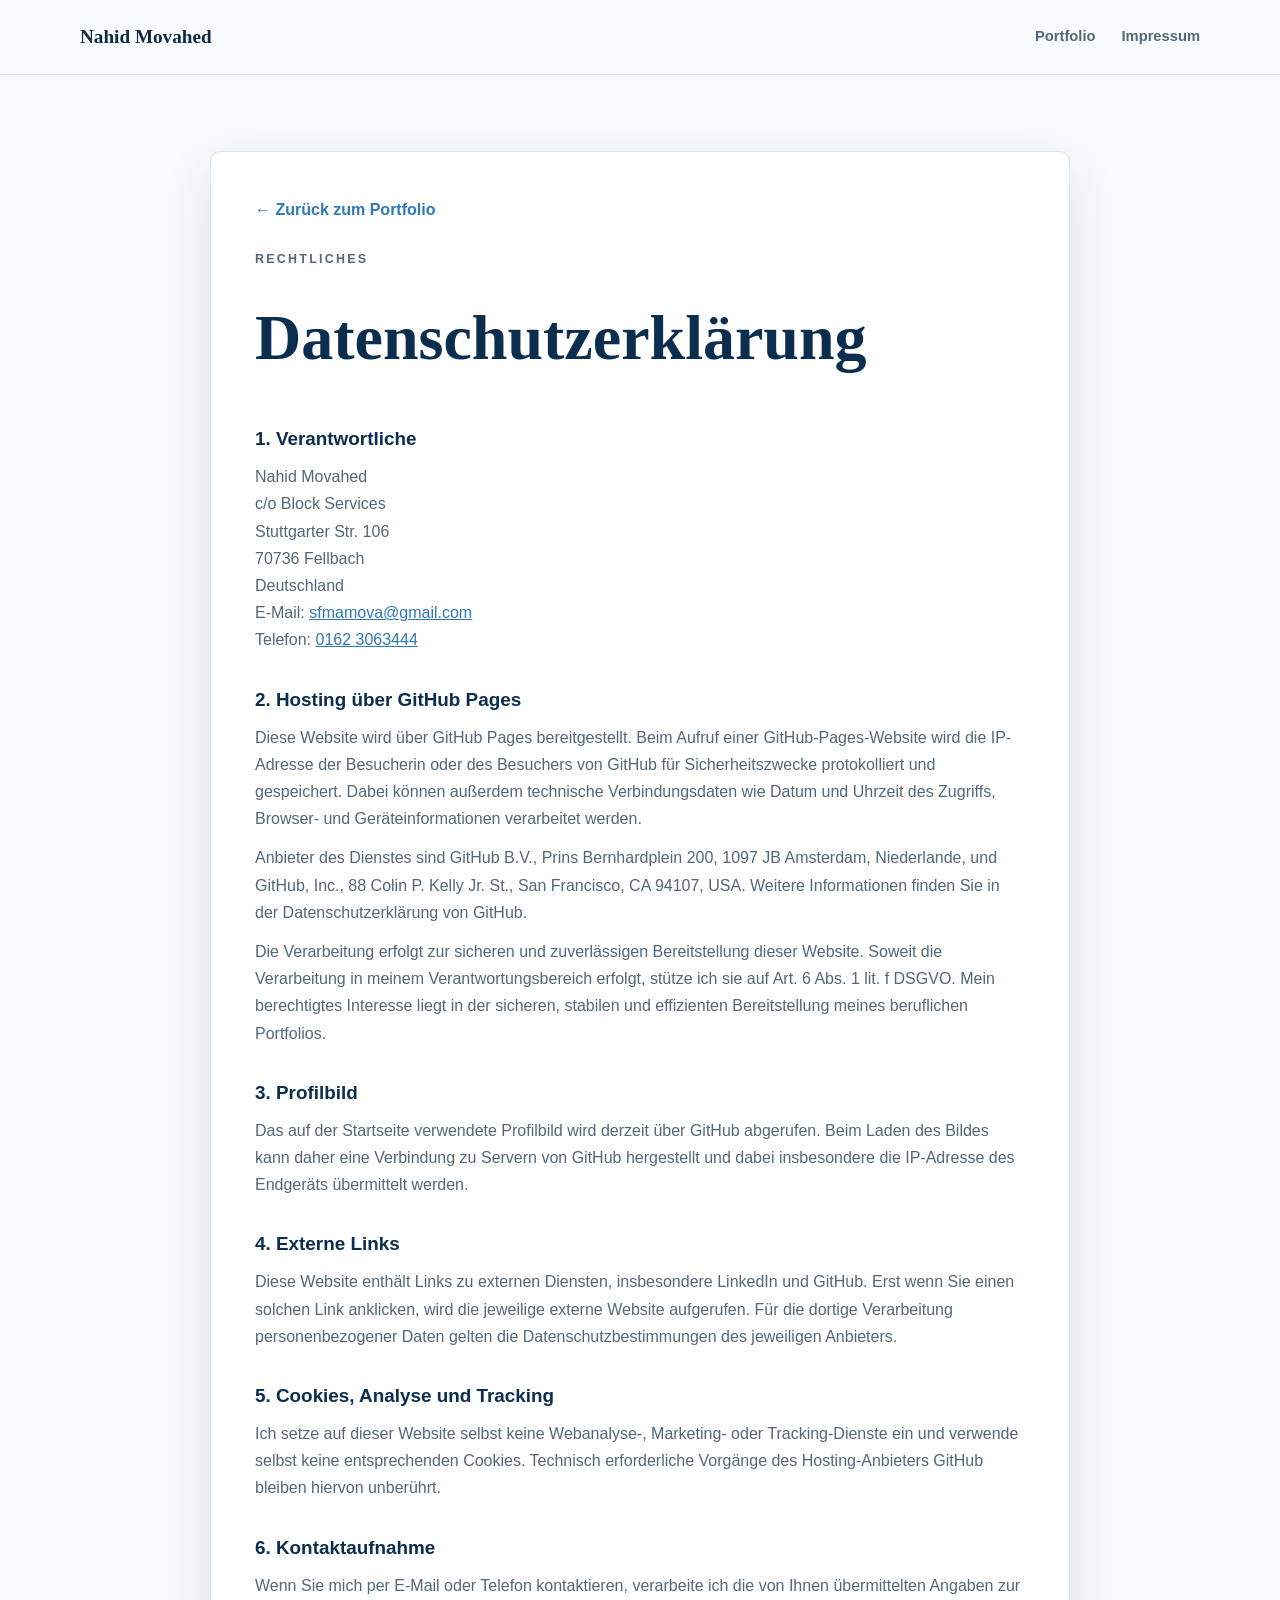
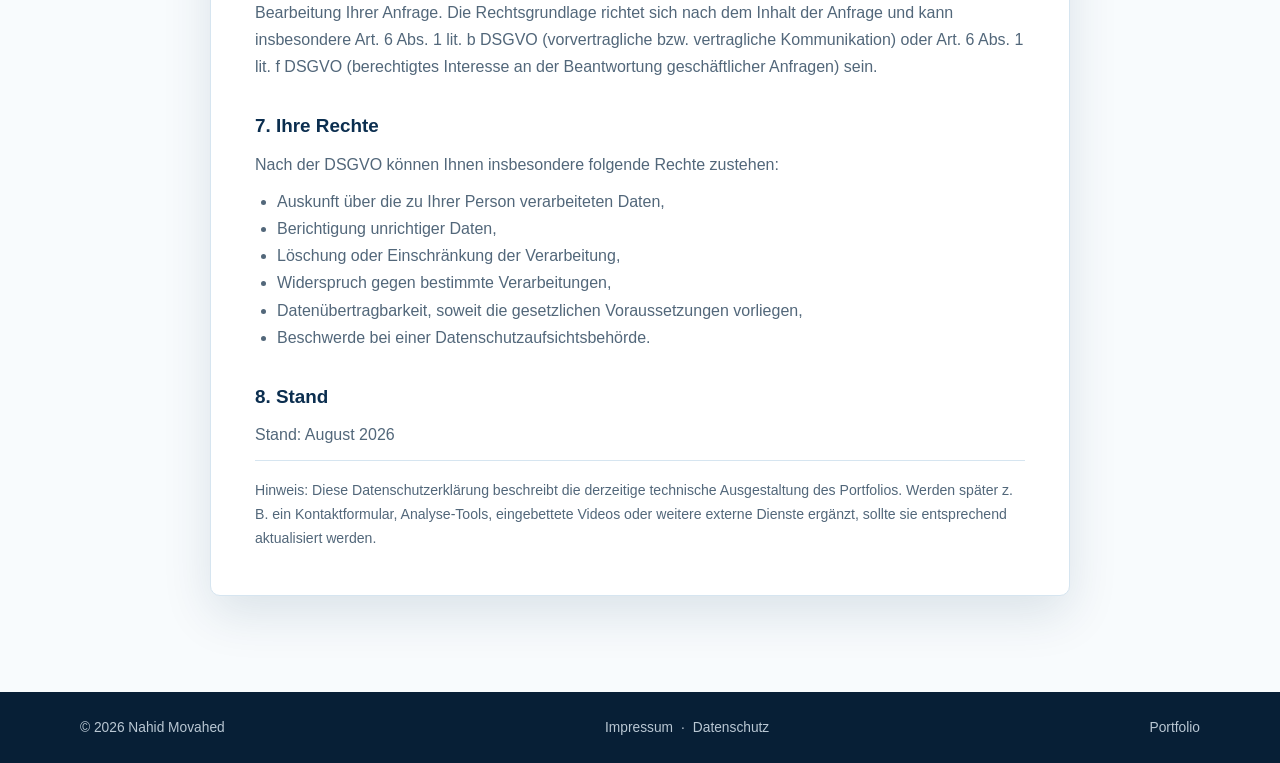
==== datenschutz.html @ 96b08261 "Add imprint and privacy policy" ====
<!DOCTYPE html>
<html lang="de">
<head>
  <meta charset="UTF-8">
  <meta name="viewport" content="width=device-width, initial-scale=1.0">
  <meta name="robots" content="index,follow">
  <link rel="stylesheet" href="style.css">
  <title>Datenschutz | Nahid Movahed</title>
</head>
<body>
  <header class="site-header">
    <nav class="nav container" aria-label="Hauptnavigation">
      <a class="brand" href="index.html">Nahid Movahed</a>
      <div class="nav-links">
        <a href="index.html">Portfolio</a>
        <a href="impressum.html">Impressum</a>
      </div>
    </nav>
  </header>

  <main class="legal-main container">
    <article class="legal-card">
      <a class="legal-back" href="index.html">← Zurück zum Portfolio</a>
      <p class="eyebrow">RECHTLICHES</p>
      <h1>Datenschutzerklärung</h1>

      <h2>1. Verantwortliche</h2>
      <p>
        Nahid Movahed<br>
        c/o Block Services<br>
        Stuttgarter Str. 106<br>
        70736 Fellbach<br>
        Deutschland<br>
        E-Mail: <a href="mailto:sfmamova@gmail.com">sfmamova@gmail.com</a><br>
        Telefon: <a href="tel:+491623063444">0162 3063444</a>
      </p>

      <h2>2. Hosting über GitHub Pages</h2>
      <p>
        Diese Website wird über GitHub Pages bereitgestellt. Beim Aufruf einer GitHub-Pages-Website
        wird die IP-Adresse der Besucherin oder des Besuchers von GitHub für Sicherheitszwecke
        protokolliert und gespeichert. Dabei können außerdem technische Verbindungsdaten wie
        Datum und Uhrzeit des Zugriffs, Browser- und Geräteinformationen verarbeitet werden.
      </p>
      <p>
        Anbieter des Dienstes sind GitHub B.V., Prins Bernhardplein 200, 1097 JB Amsterdam,
        Niederlande, und GitHub, Inc., 88 Colin P. Kelly Jr. St., San Francisco, CA 94107, USA.
        Weitere Informationen finden Sie in der Datenschutzerklärung von GitHub.
      </p>
      <p>
        Die Verarbeitung erfolgt zur sicheren und zuverlässigen Bereitstellung dieser Website.
        Soweit die Verarbeitung in meinem Verantwortungsbereich erfolgt, stütze ich sie auf
        Art. 6 Abs. 1 lit. f DSGVO. Mein berechtigtes Interesse liegt in der sicheren,
        stabilen und effizienten Bereitstellung meines beruflichen Portfolios.
      </p>

      <h2>3. Profilbild</h2>
      <p>
        Das auf der Startseite verwendete Profilbild wird derzeit über GitHub abgerufen.
        Beim Laden des Bildes kann daher eine Verbindung zu Servern von GitHub hergestellt
        und dabei insbesondere die IP-Adresse des Endgeräts übermittelt werden.
      </p>

      <h2>4. Externe Links</h2>
      <p>
        Diese Website enthält Links zu externen Diensten, insbesondere LinkedIn und GitHub.
        Erst wenn Sie einen solchen Link anklicken, wird die jeweilige externe Website aufgerufen.
        Für die dortige Verarbeitung personenbezogener Daten gelten die Datenschutzbestimmungen
        des jeweiligen Anbieters.
      </p>

      <h2>5. Cookies, Analyse und Tracking</h2>
      <p>
        Ich setze auf dieser Website selbst keine Webanalyse-, Marketing- oder Tracking-Dienste
        ein und verwende selbst keine entsprechenden Cookies. Technisch erforderliche Vorgänge
        des Hosting-Anbieters GitHub bleiben hiervon unberührt.
      </p>

      <h2>6. Kontaktaufnahme</h2>
      <p>
        Wenn Sie mich per E-Mail oder Telefon kontaktieren, verarbeite ich die von Ihnen
        übermittelten Angaben zur Bearbeitung Ihrer Anfrage. Die Rechtsgrundlage richtet sich
        nach dem Inhalt der Anfrage und kann insbesondere Art. 6 Abs. 1 lit. b DSGVO
        (vorvertragliche bzw. vertragliche Kommunikation) oder Art. 6 Abs. 1 lit. f DSGVO
        (berechtigtes Interesse an der Beantwortung geschäftlicher Anfragen) sein.
      </p>

      <h2>7. Ihre Rechte</h2>
      <p>Nach der DSGVO können Ihnen insbesondere folgende Rechte zustehen:</p>
      <ul>
        <li>Auskunft über die zu Ihrer Person verarbeiteten Daten,</li>
        <li>Berichtigung unrichtiger Daten,</li>
        <li>Löschung oder Einschränkung der Verarbeitung,</li>
        <li>Widerspruch gegen bestimmte Verarbeitungen,</li>
        <li>Datenübertragbarkeit, soweit die gesetzlichen Voraussetzungen vorliegen,</li>
        <li>Beschwerde bei einer Datenschutzaufsichtsbehörde.</li>
      </ul>

      <h2>8. Stand</h2>
      <p>Stand: August 2026</p>

      <p class="legal-note">
        Hinweis: Diese Datenschutzerklärung beschreibt die derzeitige technische Ausgestaltung
        des Portfolios. Werden später z. B. ein Kontaktformular, Analyse-Tools, eingebettete Videos
        oder weitere externe Dienste ergänzt, sollte sie entsprechend aktualisiert werden.
      </p>
    </article>
  </main>

  <footer>
    <div class="container footer-content">
      <span>© <span id="year"></span> Nahid Movahed</span>
      <span class="footer-legal"><a href="impressum.html">Impressum</a><span>·</span><a href="datenschutz.html">Datenschutz</a></span>
      <a href="index.html">Portfolio</a>
    </div>
  </footer>
  <script src="script.js"></script>
</body>
</html>
---- style.css ----
* {
  margin: 0;
  padding: 0;
  box-sizing: border-box;
}

:root {
  --ink: #102A43;
  --muted: #52677A;
  --blue: #2F78B7;
  --blue-dark: #0B2E4F;
  --blue-soft: #E8F4FB;
  --paper: #F8FBFD;
  --white: #ffffff;
  --line: #D6E5F0;
  --shadow: 0 18px 50px rgba(11, 46, 79, 0.12);
}

html {
  scroll-behavior: smooth;
}

body {
  font-family: Arial, "Helvetica Neue", sans-serif;
  color: var(--ink);
  background: var(--paper);
  line-height: 1.7;
}

img {
  max-width: 100%;
  display: block;
}

a {
  color: inherit;
}

.container {
  width: min(1120px, calc(100% - 40px));
  margin: 0 auto;
}

.site-header {
  position: sticky;
  top: 0;
  z-index: 100;
  background: rgba(248, 251, 253, 0.95);
  backdrop-filter: blur(12px);
  border-bottom: 1px solid rgba(214, 229, 240, 0.9);
}

.nav {
  min-height: 74px;
  display: flex;
  align-items: center;
  justify-content: space-between;
  gap: 24px;
}

.brand {
  font-family: Georgia, "Times New Roman", serif;
  font-size: 1.2rem;
  font-weight: 700;
  text-decoration: none;
}

.nav-links {
  display: flex;
  gap: 26px;
}

.nav-links a {
  text-decoration: none;
  color: var(--muted);
  font-size: 0.92rem;
  font-weight: 600;
}

.nav-links a:hover {
  color: var(--blue);
}

.menu-button {
  display: none;
  border: 0;
  background: transparent;
  font-size: 1.5rem;
  cursor: pointer;
}

.hero {
  min-height: 620px;
  display: grid;
  grid-template-columns: 1fr 1fr;
  align-items: center;
  gap: 58px;
  padding-top: 58px;
  padding-bottom: 58px;
}

.eyebrow {
  color: var(--blue);
  font-size: 0.78rem;
  font-weight: 700;
  letter-spacing: 0.18em;
  margin-bottom: 14px;
}

.hero h1,
.section h2,
.contact-section h2 {
  font-family: Georgia, "Times New Roman", serif;
}

.hero h1 {
  font-size: clamp(3.4rem, 7vw, 5.8rem);
  line-height: 0.98;
  margin-bottom: 24px;
}

.hero h1 span {
  color: var(--blue);
  font-style: italic;
  font-weight: 600;
}

.hero-title {
  font-size: 1.12rem;
  font-weight: 700;
  line-height: 1.5;
  margin-bottom: 20px;
  max-width: 720px;
}

.hero-text {
  color: var(--muted);
  font-size: 1.06rem;
  max-width: 670px;
}

.hero-actions,
.contact-actions {
  display: flex;
  flex-wrap: wrap;
  gap: 12px;
  margin-top: 32px;
}

.button {
  display: inline-flex;
  align-items: center;
  justify-content: center;
  min-height: 48px;
  padding: 0 22px;
  border-radius: 6px;
  text-decoration: none;
  font-weight: 700;
  font-size: 0.92rem;
  transition: 0.2s ease;
}

.primary {
  background: var(--blue);
  color: white;
}

.primary:hover {
  background: var(--blue-dark);
  transform: translateY(-2px);
}

.secondary {
  border: 1px solid var(--line);
  background: white;
}

.secondary:hover {
  border-color: var(--blue);
  color: var(--blue);
  transform: translateY(-2px);
}

.hero-visual {
  display: flex;
  flex-direction: column;
  align-items: flex-end;
  gap: 14px;
}

.portrait-frame {
  width: min(485px, 100%);
  margin-left: auto;
  padding: 11px;
  background: white;
  box-shadow: var(--shadow);
  border: 1px solid var(--line);
  border-radius: 10px;
}

.portrait-frame img {
  width: 100%;
  aspect-ratio: 4 / 5;
  object-fit: cover;
  object-position: center top;
  border-radius: 5px;
}

.professional-focus-card {
  width: min(485px, 100%);
  background: var(--blue-dark);
  color: white;
  padding: 15px 20px;
  box-shadow: 0 10px 28px rgba(11, 46, 79, 0.16);
  border-radius: 7px;
}

.professional-focus-card strong,
.professional-focus-card span {
  display: block;
}

.professional-focus-card span {
  color: #d9e9f5;
  font-size: 0.84rem;
  margin-top: 2px;
}

.focus-strip {
  background: var(--blue-dark);
  color: white;
}

.focus-grid {
  min-height: 92px;
  display: grid;
  grid-template-columns: repeat(5, 1fr);
  align-items: center;
  text-align: center;
  gap: 10px;
}

.focus-grid span {
  font-size: 0.86rem;
  font-weight: 600;
  border-right: 1px solid rgba(255,255,255,0.18);
}

.focus-grid span:last-child {
  border-right: 0;
}

.section {
  padding-top: 88px;
  padding-bottom: 88px;
}

.section-soft {
  background: var(--blue-soft);
  padding-top: 88px;
  padding-bottom: 88px;
}

.section-dark {
  background: #0B2E4F;
  color: white;
  padding-top: 88px;
  padding-bottom: 88px;
}

.section-heading {
  display: flex;
  align-items: flex-start;
  gap: 24px;
  margin-bottom: 42px;
}

.section-number {
  color: var(--blue);
  font-size: 0.8rem;
  font-weight: 700;
  letter-spacing: 0.12em;
  padding-top: 9px;
}

.section h2,
.contact-section h2 {
  font-size: clamp(2.2rem, 4vw, 3.4rem);
  line-height: 1.15;
}

.about-grid {
  display: grid;
  grid-template-columns: 1.25fr 0.75fr;
  gap: 56px;
}

.about-copy p + p {
  margin-top: 20px;
}

.lead {
  font-size: 1.25rem;
  font-weight: 600;
  line-height: 1.55;
}

.about-copy p:not(.lead) {
  color: var(--muted);
}

.strengths-card {
  background: white;
  border: 1px solid var(--line);
  padding: 34px;
  box-shadow: var(--shadow);
}

.strengths-card ul {
  list-style: none;
  display: grid;
  gap: 17px;
}

.strengths-card li {
  padding-left: 21px;
  position: relative;
}

.strengths-card li::before {
  content: "•";
  position: absolute;
  left: 0;
  color: var(--blue);
  font-weight: 700;
}

.experience-list {
  display: grid;
  gap: 18px;
}

.experience-card {
  background: rgba(255,255,255,0.82);
  border-left: 4px solid var(--blue);
  padding: 30px;
  display: grid;
  grid-template-columns: 0.8fr 1.2fr;
  gap: 38px;
}

.company {
  color: var(--blue);
  font-size: 0.8rem;
  font-weight: 800;
  letter-spacing: 0.08em;
  text-transform: uppercase;
}

.experience-card h3 {
  font-size: 1.2rem;
  margin-top: 4px;
}

.experience-card > p {
  color: var(--muted);
}

.project-grid {
  display: grid;
  grid-template-columns: repeat(3, 1fr);
  gap: 22px;
}

.project-card {
  min-height: 285px;
  background: white;
  border: 1px solid var(--line);
  padding: 28px;
  display: flex;
  flex-direction: column;
  transition: 0.22s ease;
}

.project-card:hover {
  transform: translateY(-5px);
  box-shadow: var(--shadow);
  border-color: transparent;
}

.project-tag {
  color: var(--blue);
  font-size: 0.76rem;
  font-weight: 800;
  text-transform: uppercase;
  letter-spacing: 0.08em;
}

.project-card h3 {
  font-family: Georgia, "Times New Roman", serif;
  font-size: 1.45rem;
  line-height: 1.25;
  margin: 18px 0 14px;
}

.project-card p:not(.project-tag) {
  color: var(--muted);
}

.project-card a {
  margin-top: auto;
  padding-top: 20px;
  color: var(--blue);
  font-weight: 700;
  text-decoration: none;
}

.light .section-number,
.light .eyebrow {
  color: #9ED1F3;
}

.skills-grid {
  display: grid;
  grid-template-columns: repeat(3, 1fr);
  gap: 18px;
}

.skill-group {
  border: 1px solid rgba(255,255,255,0.13);
  padding: 27px;
  background: rgba(255,255,255,0.04);
}

.skill-group h3 {
  color: #A9D7F5;
  margin-bottom: 12px;
}

.skill-group p {
  color: #DCEAF4;
}

.education-grid {
  display: grid;
  grid-template-columns: repeat(2, 1fr);
  gap: 22px;
}

.education-grid article {
  border-top: 3px solid var(--blue);
  padding: 26px 6px 6px;
}

.education-grid h3 {
  font-size: 1.12rem;
  margin-bottom: 7px;
}

.institution {
  color: var(--blue);
  font-weight: 700;
  margin-bottom: 5px;
}

.education-grid article p:last-child {
  color: var(--muted);
}

.contact-section {
  background: var(--blue);
  color: white;
  padding: 78px 0;
}

.contact-grid {
  display: grid;
  grid-template-columns: 1.2fr 0.8fr;
  align-items: center;
  gap: 60px;
}

.contact-section .eyebrow {
  color: #c9dfef;
}

.contact-section p {
  color: #e7f0f7;
  max-width: 670px;
  margin-top: 16px;
}

.contact-actions {
  justify-content: flex-end;
}

.light-button {
  background: white;
  color: var(--blue-dark);
}

.outline-light {
  border: 1px solid rgba(255,255,255,0.55);
  color: white;
}

footer {
  background: #071F36;
  color: #b9c7d3;
  padding: 24px 0;
}

.footer-content {
  display: flex;
  justify-content: space-between;
  gap: 20px;
  font-size: 0.86rem;
}

.footer-content a {
  text-decoration: none;
}

@media (max-width: 900px) {
  .hero,
  .about-grid,
  .contact-grid {
    grid-template-columns: 1fr;
  }

  .hero {
    gap: 45px;
  }

  .portrait-frame {
    margin: 0 auto;
  }

  .professional-focus-card {
    margin: 0 auto;
  }

  .focus-grid {
    grid-template-columns: repeat(2, 1fr);
    padding: 24px 0;
  }

  .focus-grid span {
    border-right: 0;
  }

  .experience-card,
  .education-grid {
    grid-template-columns: 1fr;
  }

  .project-grid,
  .skills-grid {
    grid-template-columns: repeat(2, 1fr);
  }

  .contact-actions {
    justify-content: flex-start;
  }
}

@media (max-width: 680px) {
  .menu-button {
    display: block;
  }

  .nav-links {
    display: none;
    position: absolute;
    top: 74px;
    left: 0;
    right: 0;
    padding: 22px;
    background: var(--paper);
    border-bottom: 1px solid var(--line);
    flex-direction: column;
  }

  .nav-links.open {
    display: flex;
  }

  .hero {
    min-height: auto;
    padding-top: 55px;
  }

  .hero h1 {
    font-size: 3.5rem;
  }

  .focus-grid,
  .project-grid,
  .skills-grid {
    grid-template-columns: 1fr;
  }

  .focus-grid {
    text-align: left;
  }

  .focus-grid span {
    padding: 4px 0;
  }

  .section,
  .section-soft,
  .section-dark {
    padding-top: 75px;
    padding-bottom: 75px;
  }

  .section-heading {
    gap: 14px;
  }

  .professional-focus-card {
    margin: 14px auto 0;
    width: min(485px, 100%);
  }

  .footer-content {
    flex-direction: column;
  }
}


.language-switch {
  display: inline-flex;
  align-items: center;
  gap: 4px;
  margin-left: auto;
  margin-right: 8px;
  padding: 3px;
  border: 1px solid var(--line);
  border-radius: 999px;
  background: var(--white);
  font-size: 0.76rem;
  font-weight: 700;
  box-shadow: 0 5px 16px rgba(11, 46, 79, 0.05);
}
.language-switch a {
  min-width: 30px;
  text-align: center;
  color: var(--muted);
  text-decoration: none;
  padding: 4px 7px;
  border-radius: 999px;
}
.language-switch a:hover {
  color: var(--blue);
}
.language-switch a.active {
  color: white;
  background: var(--blue);
}
.language-switch span {
  display: none;
}
@media (max-width: 680px) {
  .language-switch { margin-left: auto; margin-right: 10px; }
}


/* Final visual polish */
.nav-links a,
.button,
.project-card,
.experience-card,
.strengths-card,
.education-grid article {
  transition: transform 0.2s ease, box-shadow 0.2s ease, border-color 0.2s ease, color 0.2s ease;
}

.experience-card:hover,
.strengths-card:hover {
  transform: translateY(-3px);
  box-shadow: var(--shadow);
}

.education-grid article:hover {
  transform: translateY(-2px);
}

.hero-copy {
  max-width: 660px;
}

@media (max-width: 900px) {
  .hero-visual {
    align-items: center;
  }

  .portrait-frame {
    margin: 0 auto;
  }
}


.footer-left {
  display: flex;
  align-items: center;
  gap: 18px;
  flex-wrap: wrap;
}

.footer-tech {
  color: #8fa6b9;
  font-size: 0.82rem;
}

@media (max-width: 680px) {
  .footer-left {
    flex-direction: column;
    align-items: flex-start;
    gap: 4px;
  }
}


/* Freelance availability */
.freelance-badge {
  display: inline-flex;
  align-items: center;
  gap: 9px;
  margin: 2px 0 18px;
  padding: 8px 13px;
  border: 1px solid #b9d7ea;
  border-radius: 999px;
  background: #eef8fd;
  color: var(--blue-dark);
  font-size: 0.86rem;
  font-weight: 700;
}

.status-dot {
  width: 9px;
  height: 9px;
  border-radius: 50%;
  background: var(--blue);
  box-shadow: 0 0 0 4px rgba(47, 120, 183, 0.12);
}

.freelance-section {
  background: #f3f9fd;
  border-top: 1px solid var(--line);
}

.freelance-grid {
  display: grid;
  grid-template-columns: 0.9fr 1.1fr;
  gap: 56px;
  align-items: start;
}

.freelance-intro p:not(.lead) {
  color: var(--muted);
  margin-top: 18px;
}

.freelance-intro .button {
  margin-top: 28px;
}

.freelance-services {
  display: grid;
  gap: 12px;
}

.service-item {
  position: relative;
  padding: 18px 20px 18px 52px;
  background: white;
  border: 1px solid var(--line);
  border-radius: 8px;
  box-shadow: 0 7px 20px rgba(11, 46, 79, 0.05);
}

.service-item::before {
  content: "✓";
  position: absolute;
  left: 19px;
  top: 17px;
  width: 22px;
  height: 22px;
  display: grid;
  place-items: center;
  border-radius: 50%;
  background: var(--blue-soft);
  color: var(--blue);
  font-weight: 800;
  font-size: 0.8rem;
}

@media (max-width: 900px) {
  .freelance-grid {
    grid-template-columns: 1fr;
    gap: 34px;
  }
}

@media (max-width: 680px) {
  .freelance-badge {
    border-radius: 12px;
    line-height: 1.45;
  }
}


/* Legal footer links */
.footer-legal {
  display: inline-flex;
  align-items: center;
  gap: 8px;
}

.footer-legal a {
  color: inherit;
  text-decoration: none;
}

.footer-legal a:hover {
  color: white;
  text-decoration: underline;
}

/* Legal pages */
.legal-main {
  min-height: calc(100vh - 130px);
  padding: 76px 0 96px;
}

.legal-card {
  max-width: 860px;
  margin: 0 auto;
  background: white;
  border: 1px solid var(--line);
  border-radius: 10px;
  box-shadow: var(--shadow);
  padding: 44px;
}

.legal-card h1 {
  font-family: Georgia, "Times New Roman", serif;
  font-size: clamp(2.3rem, 5vw, 4rem);
  color: var(--blue-dark);
  margin-bottom: 10px;
}

.legal-card h2 {
  font-size: 1.18rem;
  margin: 30px 0 8px;
  color: var(--blue-dark);
}

.legal-card p,
.legal-card li {
  color: var(--muted);
}

.legal-card p + p {
  margin-top: 12px;
}

.legal-card ul {
  margin: 10px 0 0 22px;
}

.legal-card a {
  color: var(--blue);
}

.legal-back {
  display: inline-block;
  margin-bottom: 26px;
  color: var(--blue);
  font-weight: 700;
  text-decoration: none;
}

.legal-note {
  margin-top: 28px;
  padding-top: 18px;
  border-top: 1px solid var(--line);
  font-size: 0.88rem;
}

@media (max-width: 680px) {
  .legal-card {
    padding: 28px 22px;
  }
}
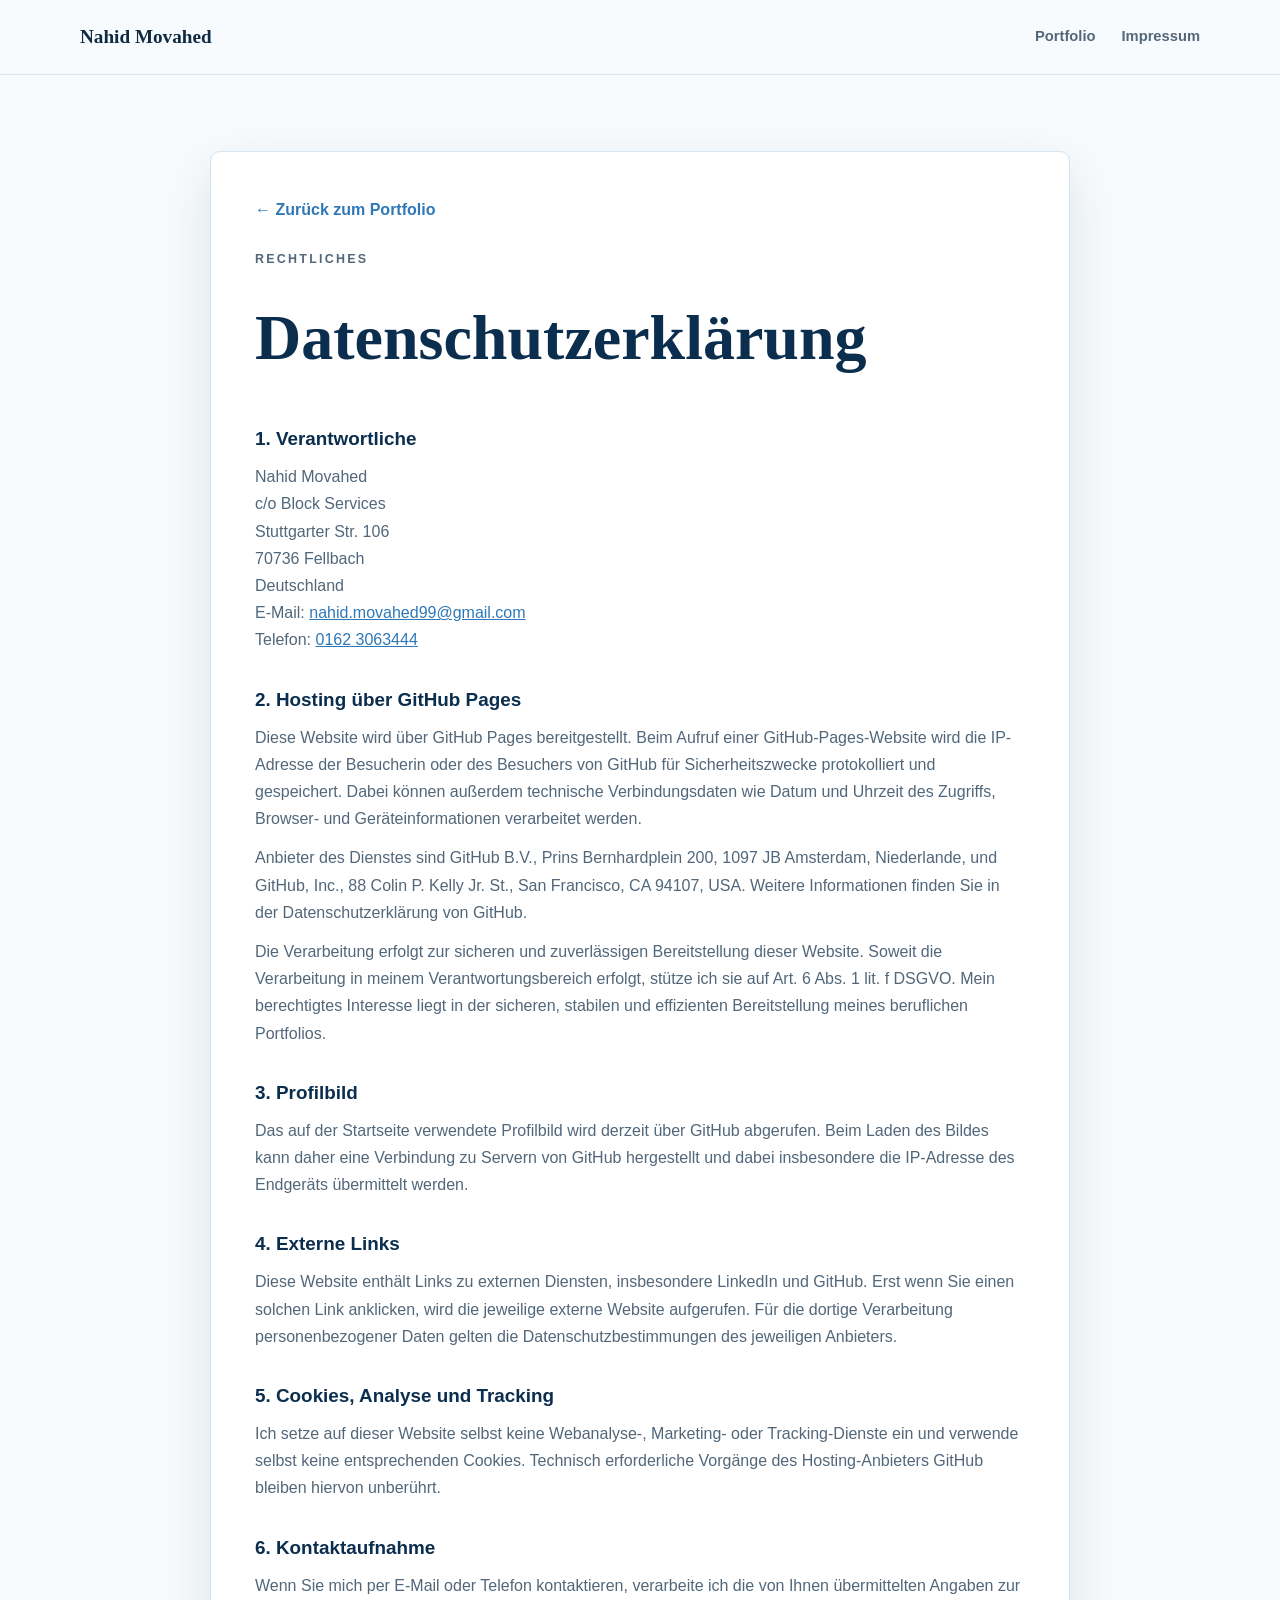
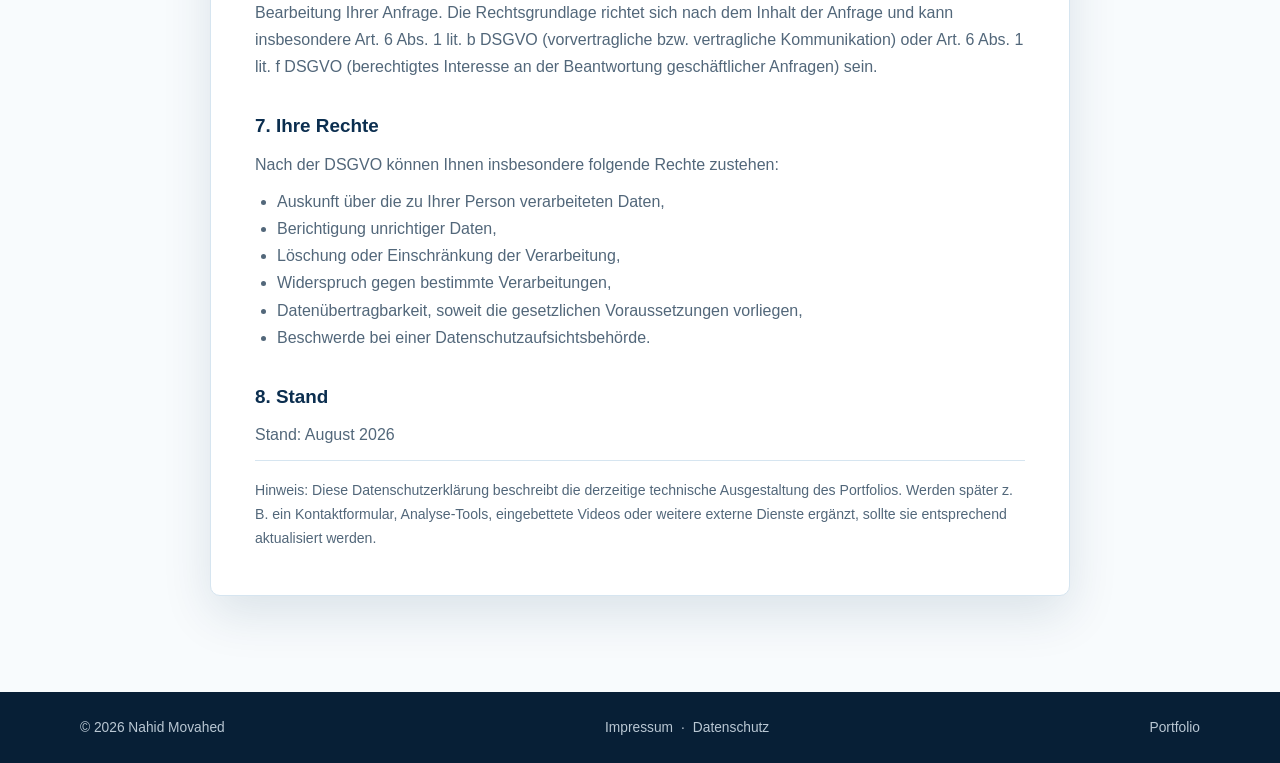
==== commit e60acb8a: "Add imprint and privacy policy" ====
--- a/datenschutz.html
+++ b/datenschutz.html
@@ -31,7 +31,7 @@
         Stuttgarter Str. 106<br>
         70736 Fellbach<br>
         Deutschland<br>
-        E-Mail: <a href="mailto:sfmamova@gmail.com">sfmamova@gmail.com</a><br>
+        E-Mail: <a href="mailto:nahid.movahed99@gmail.com">nahid.movahed99@gmail.com</a><br>
         Telefon: <a href="tel:+491623063444">0162 3063444</a>
       </p>
 
